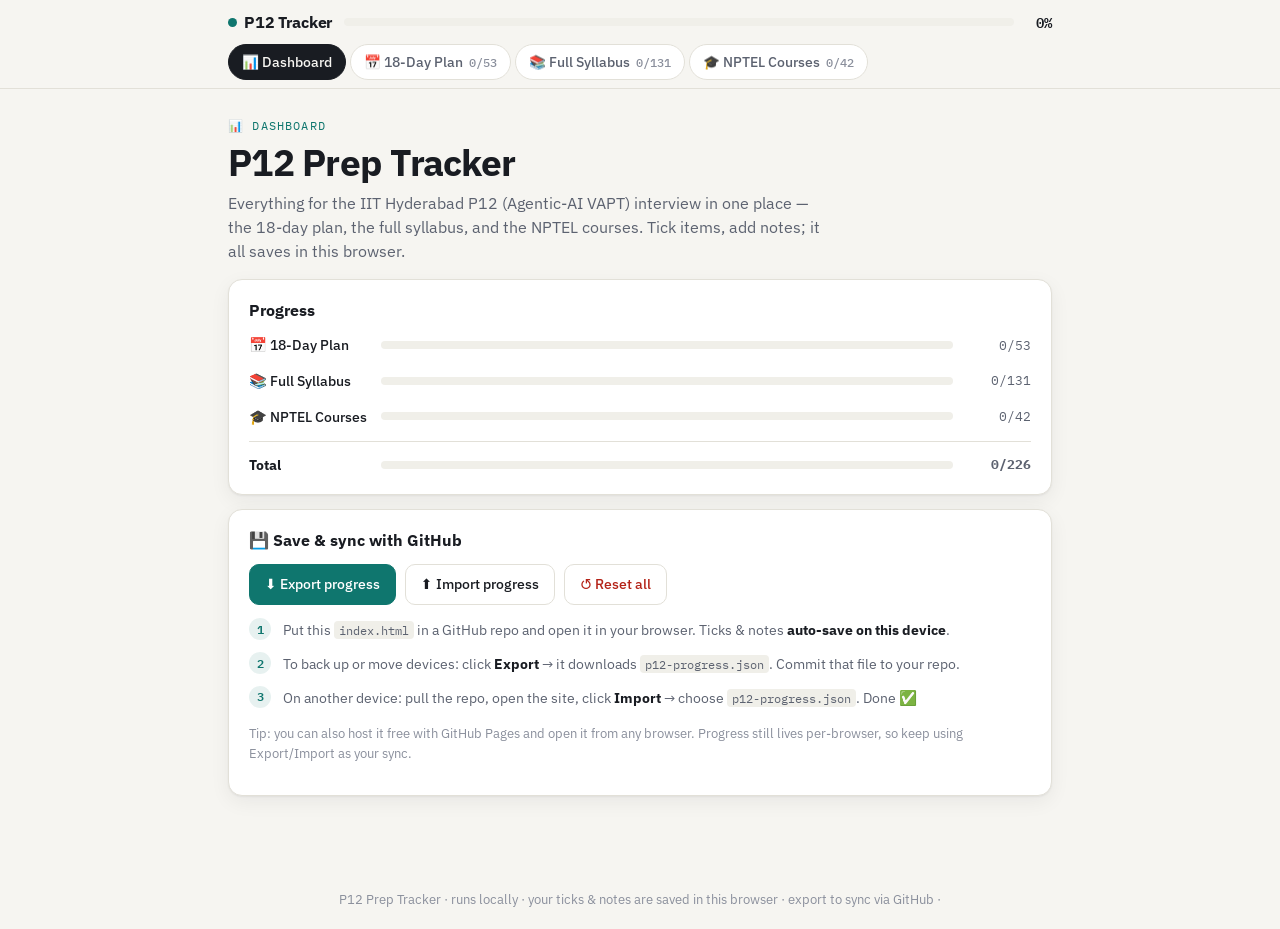
==== p12/index.html @ 206c0d19 "add phd prep" ====
<!doctype html>
<html lang="en">
<head>
<meta charset="utf-8">
<meta name="viewport" content="width=device-width, initial-scale=1">
<title>P12 Prep Tracker</title>
<link rel="preconnect" href="https://fonts.googleapis.com">
<link rel="preconnect" href="https://fonts.gstatic.com" crossorigin>
<link rel="stylesheet" href="https://fonts.googleapis.com/css2?family=IBM+Plex+Sans:ital,wght@0,400;0,500;0,600;0,700;1,400&family=IBM+Plex+Mono:wght@400;500;600&display=swap">
<style>
  :root{
    --paper:#f6f5f1; --surface:#ffffff; --surface-2:#f0efe9;
    --ink:#191c22; --muted:#5c6270; --faint:#8a8f9c; --line:#e2e0d8;
    --teal:#0f766e; --teal-soft:#0f766e1a;
    --amber:#b45309; --amber-soft:#b453091a;
    --green:#15803d; --green-soft:#15803d1a;
    --blue:#1d4ed8; --blue-soft:#1d4ed81a;
    --red:#b42318;
    --shadow:0 1px 2px rgba(20,23,28,.05),0 6px 20px rgba(20,23,28,.06);
    --radius:14px;
  }
  @media (prefers-color-scheme: dark){
    :root:not([data-theme="light"]){
      --paper:#121519; --surface:#1a1e24; --surface-2:#20252c;
      --ink:#e9ebee; --muted:#a2a9b4; --faint:#727984; --line:#2c323a;
      --teal:#2dd4bf; --teal-soft:#2dd4bf1f;
      --amber:#f0a02c; --amber-soft:#f0a02c1f;
      --green:#4ade80; --green-soft:#4ade801f;
      --blue:#60a5fa; --blue-soft:#60a5fa1f;
      --shadow:0 1px 2px rgba(0,0,0,.3),0 8px 24px rgba(0,0,0,.35);
    }
  }
  :root[data-theme="dark"]{
    --paper:#121519; --surface:#1a1e24; --surface-2:#20252c;
    --ink:#e9ebee; --muted:#a2a9b4; --faint:#727984; --line:#2c323a;
    --teal:#2dd4bf; --teal-soft:#2dd4bf1f;
    --amber:#f0a02c; --amber-soft:#f0a02c1f;
    --green:#4ade80; --green-soft:#4ade801f;
    --blue:#60a5fa; --blue-soft:#60a5fa1f;
    --shadow:0 1px 2px rgba(0,0,0,.3),0 8px 24px rgba(0,0,0,.35);
  }
  *{box-sizing:border-box}
  html{scroll-behavior:smooth}
  body{margin:0;background:var(--paper);color:var(--ink);
    font-family:"IBM Plex Sans",system-ui,-apple-system,Segoe UI,Roboto,sans-serif;
    line-height:1.5;-webkit-font-smoothing:antialiased}
  img{max-width:100%}
  [hidden]{display:none!important}
  a{color:var(--teal)}
  .mono{font-family:"IBM Plex Mono",ui-monospace,Menlo,monospace}
  .wrap{max-width:860px;margin:0 auto;padding-inline:18px}

  /* top bar */
  .topbar{position:sticky;top:0;z-index:30;background:color-mix(in srgb,var(--paper) 92%,transparent);
    backdrop-filter:blur(8px);border-bottom:1px solid var(--line)}
  .topbar .row1{display:flex;align-items:center;gap:12px;padding-block:10px}
  .brand{font-weight:700;letter-spacing:-.01em;font-size:1rem;white-space:nowrap;display:flex;align-items:center;gap:7px}
  .brand .dot{width:9px;height:9px;border-radius:99px;background:var(--teal)}
  .bar{flex:1;height:8px;background:var(--surface-2);border-radius:99px;overflow:hidden;min-width:60px}
  .bar>span{display:block;height:100%;width:0;background:linear-gradient(90deg,var(--teal),var(--green));border-radius:99px;transition:width .35s}
  #ovpct{font-size:.85rem;font-weight:600;font-family:"IBM Plex Mono",monospace;min-width:3.2ch;text-align:right}
  #saved{font-size:.68rem;color:var(--faint);white-space:nowrap;font-family:"IBM Plex Mono",monospace}

  /* tabs */
  nav.tabs{display:flex;gap:4px;overflow-x:auto;padding-bottom:8px;-ms-overflow-style:none;scrollbar-width:none}
  nav.tabs::-webkit-scrollbar{display:none}
  nav.tabs button{font:inherit;font-size:.85rem;font-weight:500;white-space:nowrap;border:1px solid var(--line);
    background:var(--surface);color:var(--muted);padding:7px 13px;border-radius:99px;cursor:pointer;display:flex;align-items:center;gap:6px}
  nav.tabs button .n{font-family:"IBM Plex Mono",monospace;font-size:.72rem;color:var(--faint)}
  nav.tabs button.active{background:var(--ink);color:var(--paper);border-color:var(--ink)}
  nav.tabs button.active .n{color:var(--paper);opacity:.7}

  main{padding-block:22px 60px}
  h1{font-size:clamp(1.6rem,4.5vw,2.3rem);line-height:1.08;margin:0 0 8px;letter-spacing:-.02em;text-wrap:balance}
  .lead{color:var(--muted);margin:0 0 4px;max-width:60ch}

  .panelhead{margin:6px 0 16px}
  .panelhead .ey{font-family:"IBM Plex Mono",monospace;font-size:.74rem;letter-spacing:.1em;text-transform:uppercase;color:var(--teal);margin:0 0 8px}

  .group{background:var(--surface);border:1px solid var(--line);border-radius:var(--radius);box-shadow:var(--shadow);padding:16px 18px;margin-bottom:14px}
  .group > .gt{font-size:1.05rem;font-weight:700;letter-spacing:-.01em;margin:0}
  .group > .gs{color:var(--muted);font-size:.88rem;margin:2px 0 10px}
  .group > .gt + .rows{margin-top:10px}

  .rows{display:flex;flex-direction:column;gap:2px}
  .row{display:flex;gap:10px;align-items:flex-start;padding:7px 6px;border-radius:9px}
  .row:hover{background:var(--surface-2)}
  .chk{flex:none;margin-top:1px}
  .chk input{appearance:none;-webkit-appearance:none;margin:0;width:19px;height:19px;border:1.8px solid var(--faint);
    border-radius:6px;display:grid;place-content:center;cursor:pointer;transition:.12s}
  .chk input:checked{background:var(--teal);border-color:var(--teal)}
  .chk input:checked::after{content:"";width:5px;height:9px;border:solid #fff;border-width:0 2.2px 2.2px 0;transform:rotate(45deg) translateY(-1px)}
  .chk input:focus-visible{outline:2px solid var(--teal);outline-offset:2px}
  .main{flex:1;min-width:0}
  .txt{font-size:.94rem;line-height:1.45}
  .row.done .txt{color:var(--faint);text-decoration:line-through}
  .row.done .txt *{color:var(--faint)!important}
  .txt .wk{font-family:"IBM Plex Mono",monospace;font-weight:600;font-size:.8rem;background:var(--surface-2);padding:1px 7px;border-radius:5px;margin-right:4px}
  .txt .st{color:var(--amber);font-weight:600}
  .txt em{font-style:normal;color:var(--muted)}
  .txt b{font-weight:600}
  .notebtn{flex:none;border:none;background:transparent;cursor:pointer;font-size:.95rem;opacity:.4;padding:2px 4px;border-radius:6px;line-height:1}
  .notebtn:hover{opacity:.9;background:var(--surface-2)}
  .notebtn.has{opacity:1}
  .notewrap{margin-top:7px}
  .notewrap textarea{width:100%;min-height:60px;resize:vertical;font:inherit;font-size:.88rem;color:var(--ink);
    background:var(--surface-2);border:1px solid var(--line);border-radius:9px;padding:9px 11px}
  .notewrap textarea:focus{outline:2px solid var(--teal);outline-offset:1px;background:var(--surface)}
  .row.hasnote{background:var(--amber-soft)}

  .gprog{font-family:"IBM Plex Mono",monospace;font-size:.74rem;color:var(--muted);float:right;background:var(--surface-2);padding:2px 8px;border-radius:6px}

  /* dashboard */
  .dashcard{background:var(--surface);border:1px solid var(--line);border-radius:var(--radius);box-shadow:var(--shadow);padding:18px 20px;margin-bottom:14px}
  .dashcard h3{margin:0 0 12px;font-size:1.02rem}
  .stat{display:flex;align-items:center;gap:12px;margin-bottom:14px}
  .stat:last-child{margin-bottom:0}
  .stat .nm{width:120px;font-size:.9rem;font-weight:500;display:flex;align-items:center;gap:7px}
  .stat .cnt{font-family:"IBM Plex Mono",monospace;font-size:.8rem;color:var(--muted);min-width:66px;text-align:right}
  .btnrow{display:flex;flex-wrap:wrap;gap:9px}
  .btn{font:inherit;font-size:.88rem;font-weight:500;border:1px solid var(--line);background:var(--surface);color:var(--ink);
    padding:9px 15px;border-radius:10px;cursor:pointer;display:inline-flex;align-items:center;gap:7px}
  .btn:hover{border-color:var(--teal)}
  .btn.primary{background:var(--teal);color:#fff;border-color:var(--teal)}
  .btn.primary:hover{filter:brightness(1.06)}
  .btn.danger{color:var(--red)}
  .steps{counter-reset:s;list-style:none;margin:8px 0 0;padding:0}
  .steps li{position:relative;padding:6px 0 6px 34px;font-size:.9rem;color:var(--muted)}
  .steps li::before{counter-increment:s;content:counter(s);position:absolute;left:0;top:5px;width:22px;height:22px;
    background:var(--teal-soft);color:var(--teal);border-radius:99px;display:grid;place-content:center;font-size:.78rem;font-weight:600;font-family:"IBM Plex Mono",monospace}
  .steps li b{color:var(--ink)}
  code{font-family:"IBM Plex Mono",monospace;font-size:.85em;background:var(--surface-2);padding:1px 5px;border-radius:4px}
  .hint{font-size:.82rem;color:var(--faint);margin-top:10px}

  footer{color:var(--faint);font-size:.8rem;text-align:center;padding:20px 0}
  @media (max-width:480px){ .stat .nm{width:96px} }
</style>
</head>
<body>

<div class="topbar">
  <div class="wrap">
    <div class="row1">
      <span class="brand"><span class="dot"></span>P12 Tracker</span>
      <div class="bar"><span id="ovfill"></span></div>
      <span id="ovpct" class="mono">0%</span>
    </div>
    <nav class="tabs" id="tabs"></nav>
  </div>
</div>

<main class="wrap" id="main"></main>

<input type="file" id="importfile" accept="application/json,.json" hidden>
<footer>P12 Prep Tracker · runs locally · your ticks &amp; notes are saved in this browser · export to sync via GitHub · <span id="saved"></span></footer>

<script>
/* ============================ DATA ============================ */
const DATA = [
 { id:"dash", label:"Dashboard", icon:"📊" },

 { id:"plan", label:"18-Day Plan", icon:"📅",
   intro:{h:"Your 18-day battle plan", p:"Four pillars, an 18-day schedule, the questions to rehearse, and the paperwork. Tick as you go."},
   groups:[
    {t:"Pillar 1 — Background subjects (OS · Networks · AI/ML)", s:"They listed these; expect direct \"explain X\" questions.", items:[
      ["pl-p1-1","<b>OS:</b> processes vs threads, scheduling, memory & virtual memory, deadlocks <span class='st'>★</span>"],
      ["pl-p1-2","<b>OS security angle:</b> user vs kernel mode, privileges, system calls, sandboxing, virtualization & containers"],
      ["pl-p1-3","<b>Networks:</b> OSI & TCP/IP, TCP vs UDP, 3-way handshake, ports, DNS, NAT <span class='st'>★</span>"],
      ["pl-p1-4","<b>Networks security:</b> HTTP/HTTPS, TLS, firewalls, common attacks (MITM, DoS, spoofing, scanning)"],
      ["pl-p1-5","<b>AI/ML basics:</b> supervised vs unsupervised, over/underfitting, train/val/test, precision/recall/F1, ROC <span class='st'>★</span>"],
      ["pl-p1-6","<b>Modern AI:</b> neural net & transformer, LLM, RAG, and what an AI agent (tool-calling + reasoning loop) is"],
    ]},
    {t:"Pillar 2 — VAPT / agentic-security domain", s:"The project's own subject.", items:[
      ["pl-p2-1","VAPT stages: recon → scanning → exploitation → post-exploitation → reporting <span class='st'>★</span>"],
      ["pl-p2-2","Vulnerability assessment (find) vs penetration testing (prove)"],
      ["pl-p2-3","Frameworks: OWASP Top 10, CVE / CVSS, MITRE ATT&CK <span class='st'>★</span>"],
      ["pl-p2-4","Tools: Nmap, Burp Suite, Metasploit, Nessus (know what they do)"],
      ["pl-p2-5","Agentic pentesting: PentestGPT, VulnBot, AutoPentester, HackingBuddyGPT <span class='st'>★</span>"],
      ["pl-p2-6","Open challenges: safe validation, hallucination, scope control, adapting to new threats"],
    ]},
    {t:"Pillar 3 — Know your advisor's research (Dr. Saurabh Kumar)", s:"\"I read your paper\" wins interviews.", items:[
      ["pl-p3-1","Read <b>GLAMP</b> — adversarially-robust malware ML (connects to your MalURLX) <span class='st'>★</span>"],
      ["pl-p3-2","Read <b>SCRUBD</b> — smart-contract vulnerability dataset (bridges your Solidity/blockchain) <span class='st'>★</span>"],
      ["pl-p3-3","Skim <b>IoT-FedMalDetect</b> — federated malware detection on IoT edge (bridges your IoT security)"],
      ["pl-p3-4","Prepare 1 thoughtful question about his direction for the project"],
    ]},
    {t:"Pillar 4 — Your own story, told sharply", s:"Explain each project in 60 seconds and defend the choices.", items:[
      ["pl-p4-1","<b>MalURLX</b> (ICCET 2026): dataset, features, model, metrics — your #1 hook <span class='st'>★</span>"],
      ["pl-p4-2","<b>Blockchain / CBDC / ZKP-PUF</b> — explain simply, link to smart-contract security"],
      ["pl-p4-3","<b>IoT security</b> project/paper — link to the IoT part of P12"],
      ["pl-p4-4","<b>Edge AI / on-device inference</b> — link to running AI agents efficiently"],
      ["pl-p4-5","One-line answer to \"Why is your background a fit for P12?\""],
    ]},
    {t:"Phase 1 · Days 1–6 · Foundations", items:[
      ["pl-d1","<span class='wk'>Day 1</span>OS core (processes/threads, scheduling, memory) + open advisor's papers"],
      ["pl-d2","<span class='wk'>Day 2</span>OS security + virtualization; write 5 OS flash Q&A"],
      ["pl-d3","<span class='wk'>Day 3</span>Networks core (OSI/TCP-IP, TCP/UDP, handshake, ports, DNS, NAT)"],
      ["pl-d4","<span class='wk'>Day 4</span>Network security (TLS, HTTPS, firewalls, MITM/DoS) + read GLAMP"],
      ["pl-d5","<span class='wk'>Day 5</span>AI/ML basics (metrics, overfitting) — link to MalURLX"],
      ["pl-d6","<span class='wk'>Day 6</span>Modern AI: LLMs & agents; self-test all Pillar-1 items"],
    ]},
    {t:"Phase 2 · Days 7–12 · Domain deep-dive", items:[
      ["pl-d7","<span class='wk'>Day 7</span>VAPT fundamentals (5 stages) + OWASP Top 10 skim"],
      ["pl-d8","<span class='wk'>Day 8</span>Frameworks (CVE/CVSS, MITRE) + tools + read SCRUBD"],
      ["pl-d9","<span class='wk'>Day 9</span>Agentic pentesting (PentestGPT + one of VulnBot/AutoPentester)"],
      ["pl-d10","<span class='wk'>Day 10</span>Skim IoT-FedMalDetect; map advisor's arc → P12; write your question"],
      ["pl-d11","<span class='wk'>Day 11</span>Draft your research idea (3–4 lines: how you'd improve agentic VAPT)"],
      ["pl-d12","<span class='wk'>Day 12</span>60-sec pitch for each of your projects + one hard-question defence each"],
    ]},
    {t:"Phase 3 · Days 13–18 · Polish & rehearse", items:[
      ["pl-d13","<span class='wk'>Day 13</span>Write answers to all the interview questions (next tab section)"],
      ["pl-d14","<span class='wk'>Day 14</span>Mock interview #1 (aloud/recorded); list 3 weakest answers"],
      ["pl-d15","<span class='wk'>Day 15</span>Re-study the 3 weak areas"],
      ["pl-d16","<span class='wk'>Day 16</span>Mock interview #2 + check documents & setup"],
      ["pl-d17","<span class='wk'>Day 17</span>Light revision only — your flash Q&A + summaries, no new topics"],
      ["pl-d18","<span class='wk'>Day 18</span>Rest, test camera/mic, sleep early 😌"],
    ]},
    {t:"Questions to rehearse", s:"Tick when your answer is written & practised.", items:[
      ["pl-q1","Why a PhD, and why this project (P12)?"],
      ["pl-q2","Why do you fit the OS / Networks / AI-ML background?"],
      ["pl-q3","Explain a project of yours end-to-end (use MalURLX)."],
      ["pl-q4","What is an AI agent, and how would one do penetration testing?"],
      ["pl-q5","Difference between vulnerability assessment and penetration testing?"],
      ["pl-q6","Biggest risk in autonomous pentesting agents?"],
      ["pl-q7","A research idea you'd want to try here?"],
      ["pl-q8","Strengths, weaknesses, 5-year plan, funding?"],
    ]},
    {t:"Documents & logistics", items:[
      ["pl-l1","1-page SOP ready (why PhD, research interests + why P12)"],
      ["pl-l2","Originals + soft copies: degree/marksheets, publications, category cert"],
      ["pl-l3","Updated resume + 1-page project summary beside you"],
      ["pl-l4","Confirm interview date/time & whether a written test applies (phd.admissions@cse.iith.ac.in)"],
      ["pl-l5","Test camera, mic, internet, quiet spot, backup network"],
      ["pl-l6","Outreach email to Dr. Saurabh Kumar sent"],
    ]},
   ]},

 { id:"syllabus", label:"Full Syllabus", icon:"📚",
   intro:{h:"Everything to study — down to the sub-topic", p:"★ = must-know (asked most). OS/Networks/AI-ML: textbook-level. VAPT: concept + why it matters."},
   groups:[
    {t:"🖥️ OS · Fundamentals", items:[
      ["sy-os-1","What an OS does; kernel vs user space <span class='st'>★</span>"],
      ["sy-os-2","User vs kernel mode (dual mode), mode switch"],
      ["sy-os-3","System calls — how a program asks the OS for a service <span class='st'>★</span>"],
      ["sy-os-4","Interrupts, traps, exceptions"],
      ["sy-os-5","Types of OS; monolithic vs microkernel"],
    ]},
    {t:"🖥️ OS · Processes & threads", items:[
      ["sy-os-6","Process vs program; PCB <span class='st'>★</span>"],
      ["sy-os-7","Process states & diagram"],
      ["sy-os-8","Context switch — what is saved/restored <span class='st'>★</span>"],
      ["sy-os-9","Process vs thread; multithreading benefits <span class='st'>★</span>"],
      ["sy-os-10","User vs kernel threads; multithreading models"],
      ["sy-os-11","IPC: pipes, shared memory, message passing, sockets"],
      ["sy-os-12","fork(), zombie & orphan processes"],
    ]},
    {t:"🖥️ OS · CPU scheduling", items:[
      ["sy-os-13","Scheduling criteria (throughput, turnaround, waiting, response) <span class='st'>★</span>"],
      ["sy-os-14","Preemptive vs non-preemptive"],
      ["sy-os-15","FCFS, SJF, SRTF, Priority, Round Robin — solve one numerically <span class='st'>★</span>"],
      ["sy-os-16","Multilevel & feedback queue; starvation & aging"],
    ]},
    {t:"🖥️ OS · Synchronization & deadlock", items:[
      ["sy-os-17","Race condition; critical section problem <span class='st'>★</span>"],
      ["sy-os-18","Mutex, semaphore (binary/counting), monitors"],
      ["sy-os-19","Producer-consumer, readers-writers, dining philosophers"],
      ["sy-os-20","Deadlock 4 conditions <span class='st'>★</span>"],
      ["sy-os-21","Deadlock prevention, avoidance (Banker's), detection, recovery"],
    ]},
    {t:"🖥️ OS · Memory management", items:[
      ["sy-os-22","Logical vs physical address; MMU"],
      ["sy-os-23","Contiguous allocation; internal vs external fragmentation"],
      ["sy-os-24","Paging & page table; TLB <span class='st'>★</span>"],
      ["sy-os-25","Segmentation"],
      ["sy-os-26","Virtual memory; demand paging; page fault <span class='st'>★</span>"],
      ["sy-os-27","Page replacement: FIFO, LRU, Optimal; Belady's anomaly"],
      ["sy-os-28","Thrashing; working set"],
    ]},
    {t:"🖥️ OS · File systems & I/O", items:[
      ["sy-os-29","File concept, directory, inode"],
      ["sy-os-30","Allocation methods (contiguous, linked, indexed); journaling"],
      ["sy-os-31","Disk scheduling (FCFS, SSTF, SCAN, C-SCAN) — basics"],
    ]},
    {t:"🖥️ OS · Security (most relevant to P12)", items:[
      ["sy-os-32","Protection rings / privilege levels <span class='st'>★</span>"],
      ["sy-os-33","Access control: DAC, MAC, RBAC"],
      ["sy-os-34","Unix file permissions (rwx, chmod, setuid/setgid)"],
      ["sy-os-35","Privilege escalation (concept)"],
      ["sy-os-36","Memory protections: ASLR, DEP/NX, stack canaries"],
      ["sy-os-37","Virtualization: hypervisor type 1 vs 2 <span class='st'>★</span>"],
      ["sy-os-38","Containers vs VMs; namespaces & cgroups"],
      ["sy-os-39","Sandboxing; Linux security commands (ps, ss, lsof)"],
    ]},
    {t:"🌐 Networks · Models & basics", items:[
      ["sy-net-1","OSI 7 layers — role of each <span class='st'>★</span>"],
      ["sy-net-2","TCP/IP model; mapping to OSI <span class='st'>★</span>"],
      ["sy-net-3","Encapsulation; PDUs (frame, packet, segment)"],
      ["sy-net-4","Devices: hub, switch, router, gateway"],
    ]},
    {t:"🌐 Networks · Data-link & network layer", items:[
      ["sy-net-5","MAC address; Ethernet; switching"],
      ["sy-net-6","ARP — maps IP to MAC <span class='st'>★</span>"],
      ["sy-net-7","Error detection (parity, CRC, checksum); VLAN"],
      ["sy-net-8","IPv4 addressing, classes, private vs public <span class='st'>★</span>"],
      ["sy-net-9","Subnetting & CIDR — solve one example"],
      ["sy-net-10","IPv6 basics; why it exists"],
      ["sy-net-11","Routing (static vs dynamic; distance-vector vs link-state)"],
      ["sy-net-12","ICMP (ping, traceroute); NAT <span class='st'>★</span>"],
    ]},
    {t:"🌐 Networks · Transport & application", items:[
      ["sy-net-13","TCP vs UDP — when each is used <span class='st'>★</span>"],
      ["sy-net-14","TCP 3-way handshake; 4-way teardown <span class='st'>★</span>"],
      ["sy-net-15","Flow control (sliding window); congestion control (slow start)"],
      ["sy-net-16","Ports & sockets; well-known ports (80,443,22,53,21,25)"],
      ["sy-net-17","DNS — how resolution works <span class='st'>★</span>"],
      ["sy-net-18","HTTP/HTTPS; methods, status codes <span class='st'>★</span>"],
      ["sy-net-19","DHCP, FTP, SMTP, SSH, Telnet"],
    ]},
    {t:"🌐 Networks · Security & wireless/IoT", items:[
      ["sy-net-20","TLS/SSL handshake; certificates & PKI <span class='st'>★</span>"],
      ["sy-net-21","Symmetric vs asymmetric crypto; hashing"],
      ["sy-net-22","Firewalls (stateful/stateless); proxy; IDS vs IPS; VPN"],
      ["sy-net-23","Sniffing, MITM, ARP/DNS spoofing"],
      ["sy-net-24","DoS/DDoS; SYN flood; session hijacking <span class='st'>★</span>"],
      ["sy-net-25","Port scanning; WiFi (WPA2/3)"],
      ["sy-net-26","IoT protocols: MQTT, CoAP; IoT attack surface"],
    ]},
    {t:"🤖 AI/ML · Fundamentals & data", items:[
      ["sy-ml-1","What is ML; AI vs ML vs DL <span class='st'>★</span>"],
      ["sy-ml-2","Supervised vs unsupervised vs reinforcement <span class='st'>★</span>"],
      ["sy-ml-3","Features, labels; classification vs regression"],
      ["sy-ml-4","Train/val/test split; cross-validation <span class='st'>★</span>"],
      ["sy-ml-5","Cleaning, missing values, outliers"],
      ["sy-ml-6","Normalization vs standardization; encoding"],
      ["sy-ml-7","Feature engineering & selection"],
      ["sy-ml-8","Class imbalance (SMOTE, class weights)"],
    ]},
    {t:"🤖 AI/ML · Algorithms & evaluation", items:[
      ["sy-ml-9","Linear & logistic regression <span class='st'>★</span>"],
      ["sy-ml-10","Decision tree; random forest <span class='st'>★</span>"],
      ["sy-ml-11","SVM; KNN; Naive Bayes"],
      ["sy-ml-12","Gradient boosting / XGBoost"],
      ["sy-ml-13","k-means; hierarchical clustering; PCA"],
      ["sy-ml-14","Confusion matrix; TP/FP/TN/FN <span class='st'>★</span>"],
      ["sy-ml-15","Accuracy, precision, recall, F1 — when accuracy misleads <span class='st'>★</span>"],
      ["sy-ml-16","ROC-AUC, PR curve"],
      ["sy-ml-17","Overfitting vs underfitting; bias-variance <span class='st'>★</span>"],
      ["sy-ml-18","Regularization (L1/L2); hyperparameter tuning"],
    ]},
    {t:"🤖 AI/ML · Deep learning, NLP & LLMs", items:[
      ["sy-ml-19","Perceptron & neural net; activation functions <span class='st'>★</span>"],
      ["sy-ml-20","Forward pass, backprop, gradient descent (SGD, Adam)"],
      ["sy-ml-21","Loss functions; epochs, batch size, learning rate"],
      ["sy-ml-22","CNN, RNN/LSTM (basics); embeddings"],
      ["sy-ml-23","Tokenization; word embeddings (Word2Vec idea)"],
      ["sy-ml-24","Attention; transformer architecture <span class='st'>★</span>"],
      ["sy-ml-25","What an LLM is; pretraining vs fine-tuning <span class='st'>★</span>"],
      ["sy-ml-26","Prompting, in-context learning; hallucination"],
      ["sy-ml-27","RAG; embeddings + vector database <span class='st'>★</span>"],
    ]},
    {t:"🤖 AI/ML · Agents & ML-for-security (heart of P12)", items:[
      ["sy-ml-28","What an AI agent is (perceive → reason → act) <span class='st'>★</span>"],
      ["sy-ml-29","ReAct pattern; the agent loop <span class='st'>★</span>"],
      ["sy-ml-30","Tool / function calling <span class='st'>★</span>"],
      ["sy-ml-31","Planning & memory; multi-agent systems"],
      ["sy-ml-32","Agent frameworks (LangGraph / LangChain — you know these)"],
      ["sy-ml-33","Malware / anomaly / intrusion detection with ML"],
      ["sy-ml-34","Feature extraction from URLs/files (your MalURLX)"],
      ["sy-ml-35","Adversarial ML: evasion, poisoning, adversarial examples <span class='st'>★</span>"],
      ["sy-ml-36","Model robustness (ties to advisor's GLAMP)"],
    ]},
    {t:"🔐 VAPT · Fundamentals & crypto", items:[
      ["sy-vp-1","CIA triad <span class='st'>★</span>"],
      ["sy-vp-2","Threat vs vulnerability vs risk vs exploit <span class='st'>★</span>"],
      ["sy-vp-3","Attack surface; threat modeling"],
      ["sy-vp-4","Authentication vs authorization; AAA"],
      ["sy-vp-5","Symmetric vs asymmetric; hashing; digital signatures"],
      ["sy-vp-6","PKI, certificates"],
    ]},
    {t:"🔐 VAPT · Lifecycle, recon & web", items:[
      ["sy-vp-7","Vulnerability assessment vs penetration testing <span class='st'>★</span>"],
      ["sy-vp-8","Recon (passive vs active) <span class='st'>★</span>"],
      ["sy-vp-9","Scanning & enumeration <span class='st'>★</span>"],
      ["sy-vp-10","Vulnerability analysis"],
      ["sy-vp-11","Exploitation (gaining access) <span class='st'>★</span>"],
      ["sy-vp-12","Post-exploitation (priv-esc, lateral movement, persistence)"],
      ["sy-vp-13","Reporting & remediation"],
      ["sy-vp-14","OSINT, WHOIS, DNS enum, footprinting"],
      ["sy-vp-15","Port scanning types; service/OS fingerprinting"],
      ["sy-vp-16","OWASP Top 10 — know the list <span class='st'>★</span>"],
      ["sy-vp-17","SQL injection; XSS; CSRF <span class='st'>★</span>"],
      ["sy-vp-18","Broken auth, IDOR, SSRF, misconfiguration"],
    ]},
    {t:"🔐 VAPT · Frameworks, tools & agentic", items:[
      ["sy-vp-19","CVE & CVSS scoring <span class='st'>★</span>"],
      ["sy-vp-20","CWE; MITRE ATT&CK <span class='st'>★</span>"],
      ["sy-vp-21","Cyber kill chain; PTES"],
      ["sy-vp-22","Nmap <span class='st'>★</span>; Burp; sqlmap; Nikto"],
      ["sy-vp-23","Metasploit; Nessus/OpenVAS <span class='st'>★</span>"],
      ["sy-vp-24","Wireshark; Hydra"],
      ["sy-vp-25","Cloud attack surface & misconfigurations"],
      ["sy-vp-26","IoT firmware, protocol & device attacks"],
      ["sy-vp-27","Agentic VAPT: LLM agent drives the stages <span class='st'>★</span>"],
      ["sy-vp-28","Know: PentestGPT, VulnBot, AutoPentester, HackingBuddyGPT <span class='st'>★</span>"],
      ["sy-vp-29","Single-agent vs multi-agent pentesting"],
      ["sy-vp-30","Open challenges: safe validation, hallucination, scope, ethics <span class='st'>★</span>"],
    ]},
   ]},

 { id:"courses", label:"NPTEL Courses", icon:"🎓",
   intro:{h:"NPTEL (CSE · Video) — exact weeks to watch", p:"★ = highest priority. All lectures free on each course page. Only the listed weeks are needed."},
   groups:[
    {t:"🖥️ OS — Introduction to Operating Systems", s:"Chester Rebeiro · IIT Madras · 8 weeks · <a href='https://nptel.ac.in/courses/106106144' target='_blank' rel='noopener'>course link ↗</a>", items:[
      ["co-os-1","<span class='wk'>W1</span>Introduction — OS role, programs → processes, sharing CPU <span class='st'>★</span>"],
      ["co-os-2","<span class='wk'>W3</span>Processes — create/execute/exit, system calls <span class='st'>★</span>"],
      ["co-os-3","<span class='wk'>W4</span>Interrupts — handling, system calls, context switching <span class='st'>★</span>"],
      ["co-os-4","<span class='wk'>W5</span>Scheduling — CPU, priority, multiprocessor, Linux CFS <span class='st'>★</span>"],
      ["co-os-5","<span class='wk'>W6</span>Synchronization — IPC, critical section, mutex, semaphores <span class='st'>★</span>"],
      ["co-os-6","<span class='wk'>W7</span>Deadlocks & Threads <span class='st'>★</span>"],
      ["co-os-7","<span class='wk'>W2</span>Memory Management — virtual memory, MMU, segmentation"],
      ["co-os-8","<span class='wk'>W8</span>Security — OS security, buffer overflows (also VAPT!) <span class='st'>★</span>"],
    ]},
    {t:"🌐 Networks — Computer Networks and Internet Protocol", s:"Chakraborty & Ghosh · IIT KGP · <a href='https://nptel.ac.in/courses/106105183' target='_blank' rel='noopener'>course link ↗</a>", items:[
      ["co-net-1","<span class='wk'>L1–5</span>Intro, switching, protocol stack & layers, app layer <span class='st'>★</span>"],
      ["co-net-2","<span class='wk'>L6–10</span>DNS, Web, HTTP, mail, FTP <span class='st'>★</span>"],
      ["co-net-3","<span class='wk'>L11–15</span>Transport — services, connection, reliability, sliding window"],
      ["co-net-4","<span class='wk'>L19–25</span>TCP, UDP, sockets (flow & congestion control) <span class='st'>★</span>"],
      ["co-net-5","<span class='wk'>L26–30</span>Network layer — IPv4, CIDR, NAT, IPv6 <span class='st'>★</span>"],
      ["co-net-6","<span class='wk'>L36–38</span>IP routing — routing table, intra/inter-domain"],
      ["co-net-7","<span class='wk'>L46–50</span>Data link — Ethernet, flow & error control"],
      ["co-net-8","<span class='wk'>L51–54</span>ARP, DHCP, Wireless LANs"],
      ["co-net-9","<span class='wk'>L58–60</span>Network Security — overview, TCP/IP security <span class='st'>★</span>"],
    ]},
    {t:"🤖 AI/ML — Introduction to Machine Learning", s:"Balaraman Ravindran · IIT Madras · 12 weeks · <a href='https://nptel.ac.in/courses/106106139' target='_blank' rel='noopener'>course link ↗</a>", items:[
      ["co-ml-1","<span class='wk'>W1</span>Intro — supervised/unsupervised/RL, bias–variance <span class='st'>★</span>"],
      ["co-ml-2","<span class='wk'>W2</span>Linear regression (first 2 lectures)"],
      ["co-ml-3","<span class='wk'>W3</span>Linear classification, logistic regression, LDA <span class='st'>★</span>"],
      ["co-ml-4","<span class='wk'>W4</span>Perceptron, SVM & kernels <span class='st'>★</span>"],
      ["co-ml-5","<span class='wk'>W5</span>ANN + Backpropagation (your DL basics) <span class='st'>★</span>"],
      ["co-ml-6","<span class='wk'>W6</span>Decision trees"],
      ["co-ml-7","<span class='wk'>W7</span>Evaluation — cross-validation, ROC, ensemble <span class='st'>★</span>"],
      ["co-ml-8","<span class='wk'>W8</span>Gradient boosting, random forests, Naive Bayes"],
      ["co-ml-9","<span class='wk'>W10</span>Clustering — k-means, hierarchical, density"],
    ]},
    {t:"🤖 Optional AI add-ons", s:"Only if you want more depth than ML-W5.", items:[
      ["co-dl-1","<span class='wk'>DL</span>NN/backprop (W4–5), CNN (W7–8), optimizers (W9) — <a href='https://nptel.ac.in/courses/106105215' target='_blank' rel='noopener'>Deep Learning, P.K. Biswas, IIT KGP ↗</a>"],
      ["co-dl-2","<span class='wk'>NLP</span>Word embeddings, distributional semantics (W7, L31–35) — <a href='https://nptel.ac.in/courses/106105158' target='_blank' rel='noopener'>NLP, Pawan Goyal, IIT KGP ↗</a>"],
    ]},
    {t:"🔐 VAPT — Ethical Hacking (priority course)", s:"Indranil Sengupta · IIT KGP · 12 weeks · covers VAPT + crypto + a PUF lecture · <a href='https://nptel.ac.in/courses/106105217' target='_blank' rel='noopener'>course link ↗</a>", items:[
      ["co-vp-1","<span class='wk'>W1</span>Intro to ethical hacking + networking/TCP-IP recap"],
      ["co-vp-2","<span class='wk'>W4</span>Info gathering (recon), port scanning with NMAP <span class='st'>★</span>"],
      ["co-vp-3","<span class='wk'>W5</span>Vuln scanning, system hacking, malware/trojans <span class='st'>★</span>"],
      ["co-vp-4","<span class='wk'>W6</span>Cryptography — private-key & public-key <span class='st'>★</span>"],
      ["co-vp-5","<span class='wk'>W7</span>Hash functions, digital signature & certificates (PKI)"],
      ["co-vp-6","<span class='wk'>W8</span>Network-based attacks, DNS & email security"],
      ["co-vp-7","<span class='wk'>W9</span>Packet sniffing, social engineering, DoS"],
      ["co-vp-8","<span class='wk'>W10</span>Hardware security, side-channel, PUF, hardware trojan (your hook!) <span class='st'>★</span>"],
      ["co-vp-9","<span class='wk'>W11</span>Web app security — SQLi, SQLMAP, XSS, file upload (OWASP) <span class='st'>★</span>"],
      ["co-vp-10","<span class='wk'>W12</span>NMAP relook, Wireshark, summary"],
    ]},
    {t:"⚠️ Not on NPTEL — study from Syllabus tab + your own work", items:[
      ["co-gap-1","Transformers, attention, LLMs, RAG (no good NPTEL video)"],
      ["co-gap-2","AI agents (ReAct, tool-calling, multi-agent) — your LangGraph strength 💪"],
      ["co-gap-3","OWASP Top 10 list, CVE/CVSS, MITRE ATT&CK by name"],
      ["co-gap-4","Agentic VAPT tools: PentestGPT, VulnBot, AutoPentester"],
    ]},
   ]},
];

/* ============================ STATE ============================ */
const LS_KEY="p12tracker_v1";
let state={checks:{},notes:{},updated:null};
try{ const raw=localStorage.getItem(LS_KEY); if(raw) state=Object.assign(state,JSON.parse(raw)); }catch(e){}

let saveTimer=null;
function save(){
  state.updated=new Date().toISOString();
  try{ localStorage.setItem(LS_KEY,JSON.stringify(state)); }catch(e){}
  const el=document.getElementById('saved');
  if(el) el.textContent="saved "+new Date().toLocaleTimeString([], {hour:'2-digit',minute:'2-digit'});
}
function saveSoon(){ clearTimeout(saveTimer); saveTimer=setTimeout(save,400); }

/* collect all item ids for progress */
const SECTIONS=DATA.filter(s=>s.groups);
function itemsOf(sec){ let a=[]; sec.groups.forEach(g=>g.items.forEach(it=>a.push(it[0]))); return a; }
const ALL_IDS=[]; SECTIONS.forEach(s=>itemsOf(s).forEach(id=>ALL_IDS.push(id)));

/* ============================ RENDER ============================ */
const tabsEl=document.getElementById('tabs');
const mainEl=document.getElementById('main');
let active="dash";

function esc(){}
function buildTabs(){
  tabsEl.innerHTML="";
  DATA.forEach(sec=>{
    const b=document.createElement('button');
    b.dataset.tab=sec.id;
    const done = sec.groups ? itemsOf(sec).filter(id=>state.checks[id]).length : null;
    const tot = sec.groups ? itemsOf(sec).length : null;
    b.innerHTML = sec.icon+" "+sec.label + (sec.groups?(" <span class='n'>"+done+"/"+tot+"</span>"):"");
    if(sec.id===active) b.classList.add('active');
    b.onclick=()=>{ active=sec.id; render(); window.scrollTo(0,0); };
    tabsEl.appendChild(b);
  });
}

function renderRow(it){
  const [id,html]=it;
  const checked=!!state.checks[id];
  const note=state.notes[id]||"";
  const row=document.createElement('div');
  row.className="row"+(checked?" done":"")+(note?" hasnote":"");
  row.innerHTML =
    "<label class='chk'><input type='checkbox' "+(checked?"checked":"")+"></label>"+
    "<div class='main'><div class='txt'>"+html+"</div>"+
      "<div class='notewrap' "+(note?"":"hidden")+"><textarea placeholder='Your notes… (saved automatically)'>"+
      note.replace(/</g,"&lt;")+"</textarea></div></div>"+
    "<button class='notebtn"+(note?" has":"")+"' title='Add / show note'>📝</button>";
  const cb=row.querySelector('input');
  const btn=row.querySelector('.notebtn');
  const nw=row.querySelector('.notewrap');
  const ta=row.querySelector('textarea');
  cb.addEventListener('change',()=>{
    if(cb.checked) state.checks[id]=1; else delete state.checks[id];
    row.classList.toggle('done',cb.checked);
    saveSoon(); refreshProgress();
  });
  btn.addEventListener('click',()=>{ nw.hidden=!nw.hidden; if(!nw.hidden) ta.focus(); });
  ta.addEventListener('input',()=>{
    const v=ta.value;
    if(v.trim()) state.notes[id]=v; else delete state.notes[id];
    btn.classList.toggle('has',!!v.trim());
    row.classList.toggle('hasnote',!!v.trim());
    saveSoon();
  });
  return row;
}

function renderSection(sec){
  const frag=document.createDocumentFragment();
  const head=document.createElement('div');
  head.className="panelhead";
  head.innerHTML="<p class='ey'>"+sec.icon+" "+sec.label+"</p><h1>"+sec.intro.h+"</h1><p class='lead'>"+sec.intro.p+"</p>";
  frag.appendChild(head);
  sec.groups.forEach(g=>{
    const done=g.items.filter(it=>state.checks[it[0]]).length;
    const card=document.createElement('div');
    card.className="group";
    let h="<div class='gt'><span class='gprog'>"+done+"/"+g.items.length+"</span>"+g.t+"</div>";
    if(g.s) h+="<div class='gs'>"+g.s+"</div>";
    card.innerHTML=h;
    const rows=document.createElement('div');
    rows.className="rows";
    g.items.forEach(it=>rows.appendChild(renderRow(it)));
    card.appendChild(rows);
    frag.appendChild(card);
  });
  return frag;
}

function renderDash(){
  const frag=document.createDocumentFragment();
  const head=document.createElement('div');
  head.className="panelhead";
  head.innerHTML="<p class='ey'>📊 Dashboard</p><h1>P12 Prep Tracker</h1>"+
    "<p class='lead'>Everything for the IIT Hyderabad P12 (Agentic-AI VAPT) interview in one place — the 18-day plan, the full syllabus, and the NPTEL courses. Tick items, add notes; it all saves in this browser.</p>";
  frag.appendChild(head);

  // progress card
  const c1=document.createElement('div'); c1.className="dashcard";
  let inner="<h3>Progress</h3>";
  SECTIONS.forEach(s=>{
    const ids=itemsOf(s); const done=ids.filter(id=>state.checks[id]).length;
    const p=ids.length?Math.round(done*100/ids.length):0;
    inner+="<div class='stat'><div class='nm'>"+s.icon+" "+s.label+"</div>"+
      "<div class='bar'><span style='width:"+p+"%'></span></div>"+
      "<div class='cnt'>"+done+"/"+ids.length+"</div></div>";
  });
  const totDone=ALL_IDS.filter(id=>state.checks[id]).length;
  const totP=ALL_IDS.length?Math.round(totDone*100/ALL_IDS.length):0;
  inner+="<div class='stat' style='margin-top:6px;padding-top:12px;border-top:1px solid var(--line)'>"+
    "<div class='nm'><b>Total</b></div><div class='bar'><span style='width:"+totP+"%'></span></div>"+
    "<div class='cnt'><b>"+totDone+"/"+ALL_IDS.length+"</b></div></div>";
  c1.innerHTML=inner;
  frag.appendChild(c1);

  // sync card
  const c2=document.createElement('div'); c2.className="dashcard";
  c2.innerHTML="<h3>💾 Save &amp; sync with GitHub</h3>"+
    "<div class='btnrow'>"+
      "<button class='btn primary' id='btnExport'>⬇️ Export progress</button>"+
      "<button class='btn' id='btnImport'>⬆️ Import progress</button>"+
      "<button class='btn danger' id='btnReset'>↺ Reset all</button>"+
    "</div>"+
    "<ol class='steps'>"+
      "<li>Put this <code>index.html</code> in a GitHub repo and open it in your browser. Ticks &amp; notes <b>auto-save on this device</b>.</li>"+
      "<li>To back up or move devices: click <b>Export</b> → it downloads <code>p12-progress.json</code>. Commit that file to your repo.</li>"+
      "<li>On another device: pull the repo, open the site, click <b>Import</b> → choose <code>p12-progress.json</code>. Done ✅</li>"+
    "</ol>"+
    "<p class='hint'>Tip: you can also host it free with GitHub Pages and open it from any browser. Progress still lives per-browser, so keep using Export/Import as your sync.</p>";
  frag.appendChild(c2);
  return frag;
}

function render(){
  buildTabs();
  mainEl.innerHTML="";
  if(active==="dash"){ mainEl.appendChild(renderDash()); wireDash(); }
  else{ const sec=DATA.find(s=>s.id===active); mainEl.appendChild(renderSection(sec)); }
  refreshProgress();
}

function refreshProgress(){
  const done=ALL_IDS.filter(id=>state.checks[id]).length;
  const p=ALL_IDS.length?Math.round(done*100/ALL_IDS.length):0;
  document.getElementById('ovfill').style.width=p+"%";
  document.getElementById('ovpct').textContent=p+"%";
  // update tab counts
  document.querySelectorAll('nav.tabs button').forEach(b=>{
    const sec=DATA.find(s=>s.id===b.dataset.tab);
    if(sec&&sec.groups){ const ids=itemsOf(sec); const d=ids.filter(id=>state.checks[id]).length;
      const n=b.querySelector('.n'); if(n) n.textContent=d+"/"+ids.length; }
  });
}

/* ============================ SYNC ============================ */
function wireDash(){
  document.getElementById('btnExport').onclick=exportJSON;
  document.getElementById('btnImport').onclick=()=>document.getElementById('importfile').click();
  document.getElementById('btnReset').onclick=()=>{
    if(!confirm("Reset ALL ticks and notes on this device? (Export first if you want a backup.)")) return;
    state={checks:{},notes:{},updated:null}; save(); render();
  };
}
function exportJSON(){
  const payload={app:"p12-tracker",version:1,exportedAt:new Date().toISOString(),
    checks:state.checks,notes:state.notes};
  const blob=new Blob([JSON.stringify(payload,null,2)],{type:"application/json"});
  const url=URL.createObjectURL(blob);
  const a=document.createElement('a'); a.href=url; a.download="p12-progress.json";
  document.body.appendChild(a); a.click(); a.remove();
  setTimeout(()=>URL.revokeObjectURL(url),1500);
}
document.getElementById('importfile').addEventListener('change',function(e){
  const f=e.target.files[0]; if(!f) return;
  const r=new FileReader();
  r.onload=function(){
    try{
      const d=JSON.parse(r.result);
      if(!d||typeof d!=="object"||!("checks" in d)) throw new Error("bad file");
      if(!confirm("Load progress from this file? It replaces your current ticks & notes on this device.")) return;
      state.checks=d.checks||{}; state.notes=d.notes||{};
      save(); active="dash"; render();
      alert("Imported ✅  "+Object.keys(state.checks).length+" items ticked, "+Object.keys(state.notes).length+" notes.");
    }catch(err){ alert("Couldn't read that file — make sure it's a p12-progress.json exported from here."); }
    e.target.value="";
  };
  r.readAsText(f);
});

render();
if(state.updated){ const el=document.getElementById('saved'); if(el) el.textContent="last saved "+new Date(state.updated).toLocaleString(); }
</script>
</body>
</html>
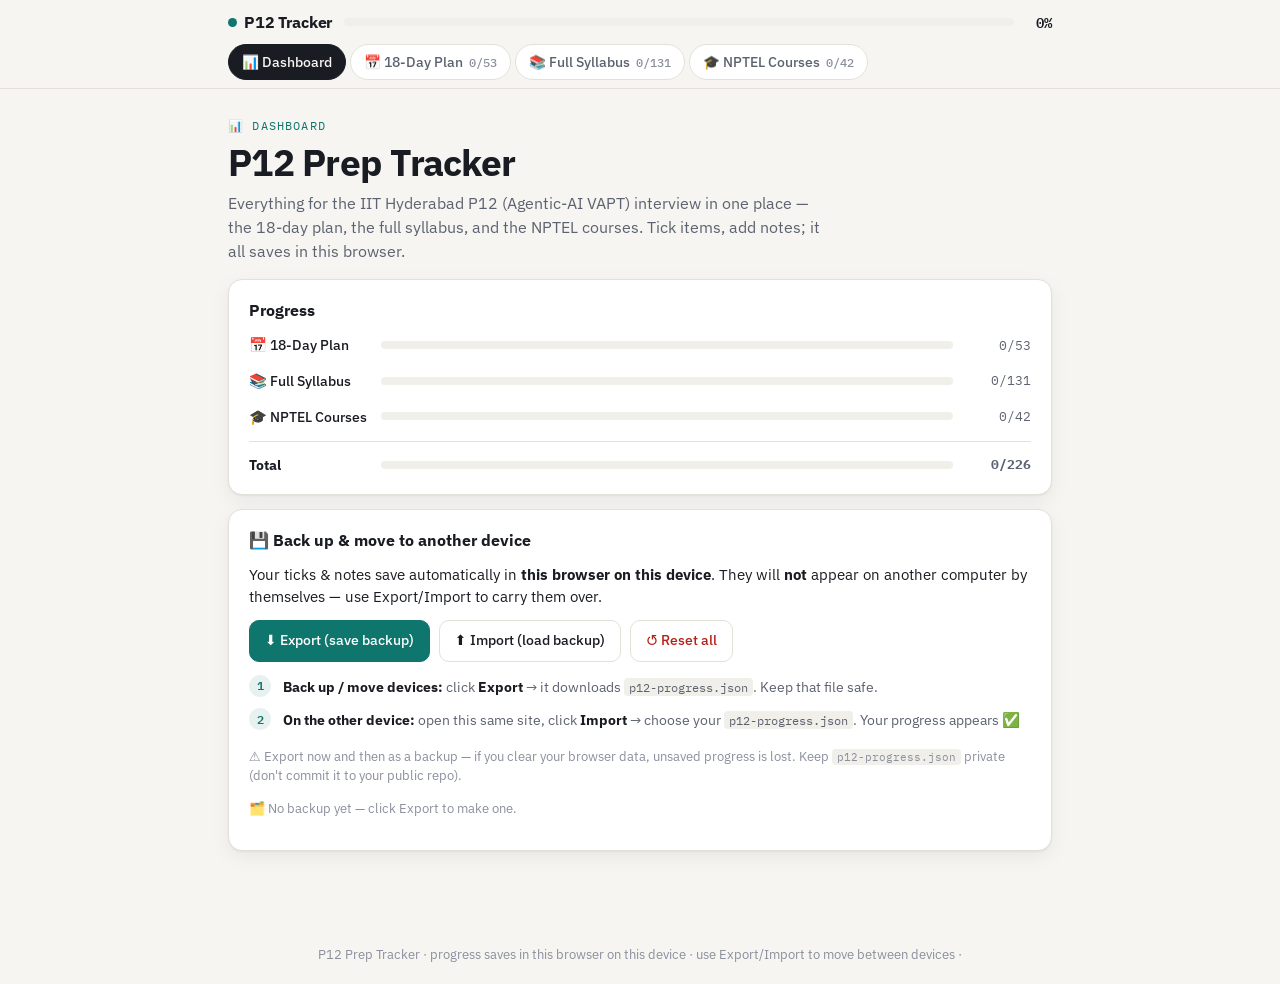
==== commit bbecade5: "Update index.html" ====
--- a/p12/index.html
+++ b/p12/index.html
@@ -152,7 +152,7 @@
 <main class="wrap" id="main"></main>
 
 <input type="file" id="importfile" accept="application/json,.json" hidden>
-<footer>P12 Prep Tracker · runs locally · your ticks &amp; notes are saved in this browser · export to sync via GitHub · <span id="saved"></span></footer>
+<footer>P12 Prep Tracker · progress saves in this browser on this device · use Export/Import to move between devices · <span id="saved"></span></footer>
 
 <script>
 /* ============================ DATA ============================ */
@@ -588,18 +588,20 @@
 
   // sync card
   const c2=document.createElement('div'); c2.className="dashcard";
-  c2.innerHTML="<h3>💾 Save &amp; sync with GitHub</h3>"+
+  const exp = state.exportedAt ? ("🗂️ Last backup: "+new Date(state.exportedAt).toLocaleString()) : "🗂️ No backup yet — click Export to make one.";
+  c2.innerHTML="<h3>💾 Back up &amp; move to another device</h3>"+
+    "<p style='margin:0 0 12px;font-size:.92rem'>Your ticks &amp; notes save automatically in <b>this browser on this device</b>. They will <b>not</b> appear on another computer by themselves — use Export/Import to carry them over.</p>"+
     "<div class='btnrow'>"+
-      "<button class='btn primary' id='btnExport'>⬇️ Export progress</button>"+
-      "<button class='btn' id='btnImport'>⬆️ Import progress</button>"+
+      "<button class='btn primary' id='btnExport'>⬇️ Export (save backup)</button>"+
+      "<button class='btn' id='btnImport'>⬆️ Import (load backup)</button>"+
       "<button class='btn danger' id='btnReset'>↺ Reset all</button>"+
     "</div>"+
     "<ol class='steps'>"+
-      "<li>Put this <code>index.html</code> in a GitHub repo and open it in your browser. Ticks &amp; notes <b>auto-save on this device</b>.</li>"+
-      "<li>To back up or move devices: click <b>Export</b> → it downloads <code>p12-progress.json</code>. Commit that file to your repo.</li>"+
-      "<li>On another device: pull the repo, open the site, click <b>Import</b> → choose <code>p12-progress.json</code>. Done ✅</li>"+
+      "<li><b>Back up / move devices:</b> click <b>Export</b> → it downloads <code>p12-progress.json</code>. Keep that file safe.</li>"+
+      "<li><b>On the other device:</b> open this same site, click <b>Import</b> → choose your <code>p12-progress.json</code>. Your progress appears ✅</li>"+
     "</ol>"+
-    "<p class='hint'>Tip: you can also host it free with GitHub Pages and open it from any browser. Progress still lives per-browser, so keep using Export/Import as your sync.</p>";
+    "<p class='hint'>⚠️ Export now and then as a backup — if you clear your browser data, unsaved progress is lost. Keep <code>p12-progress.json</code> private (don't commit it to your public repo).</p>"+
+    "<p class='hint' style='margin-top:4px'>"+exp+"</p>";
   frag.appendChild(c2);
   return frag;
 }
@@ -635,13 +637,15 @@
   };
 }
 function exportJSON(){
-  const payload={app:"p12-tracker",version:1,exportedAt:new Date().toISOString(),
+  const now=new Date().toISOString();
+  const payload={app:"p12-tracker",version:1,exportedAt:now,
     checks:state.checks,notes:state.notes};
   const blob=new Blob([JSON.stringify(payload,null,2)],{type:"application/json"});
   const url=URL.createObjectURL(blob);
   const a=document.createElement('a'); a.href=url; a.download="p12-progress.json";
   document.body.appendChild(a); a.click(); a.remove();
   setTimeout(()=>URL.revokeObjectURL(url),1500);
+  state.exportedAt=now; save(); if(active==="dash") render();
 }
 document.getElementById('importfile').addEventListener('change',function(e){
   const f=e.target.files[0]; if(!f) return;
@@ -652,6 +656,7 @@
       if(!d||typeof d!=="object"||!("checks" in d)) throw new Error("bad file");
       if(!confirm("Load progress from this file? It replaces your current ticks & notes on this device.")) return;
       state.checks=d.checks||{}; state.notes=d.notes||{};
+      if(d.exportedAt) state.exportedAt=d.exportedAt;
       save(); active="dash"; render();
       alert("Imported ✅  "+Object.keys(state.checks).length+" items ticked, "+Object.keys(state.notes).length+" notes.");
     }catch(err){ alert("Couldn't read that file — make sure it's a p12-progress.json exported from here."); }
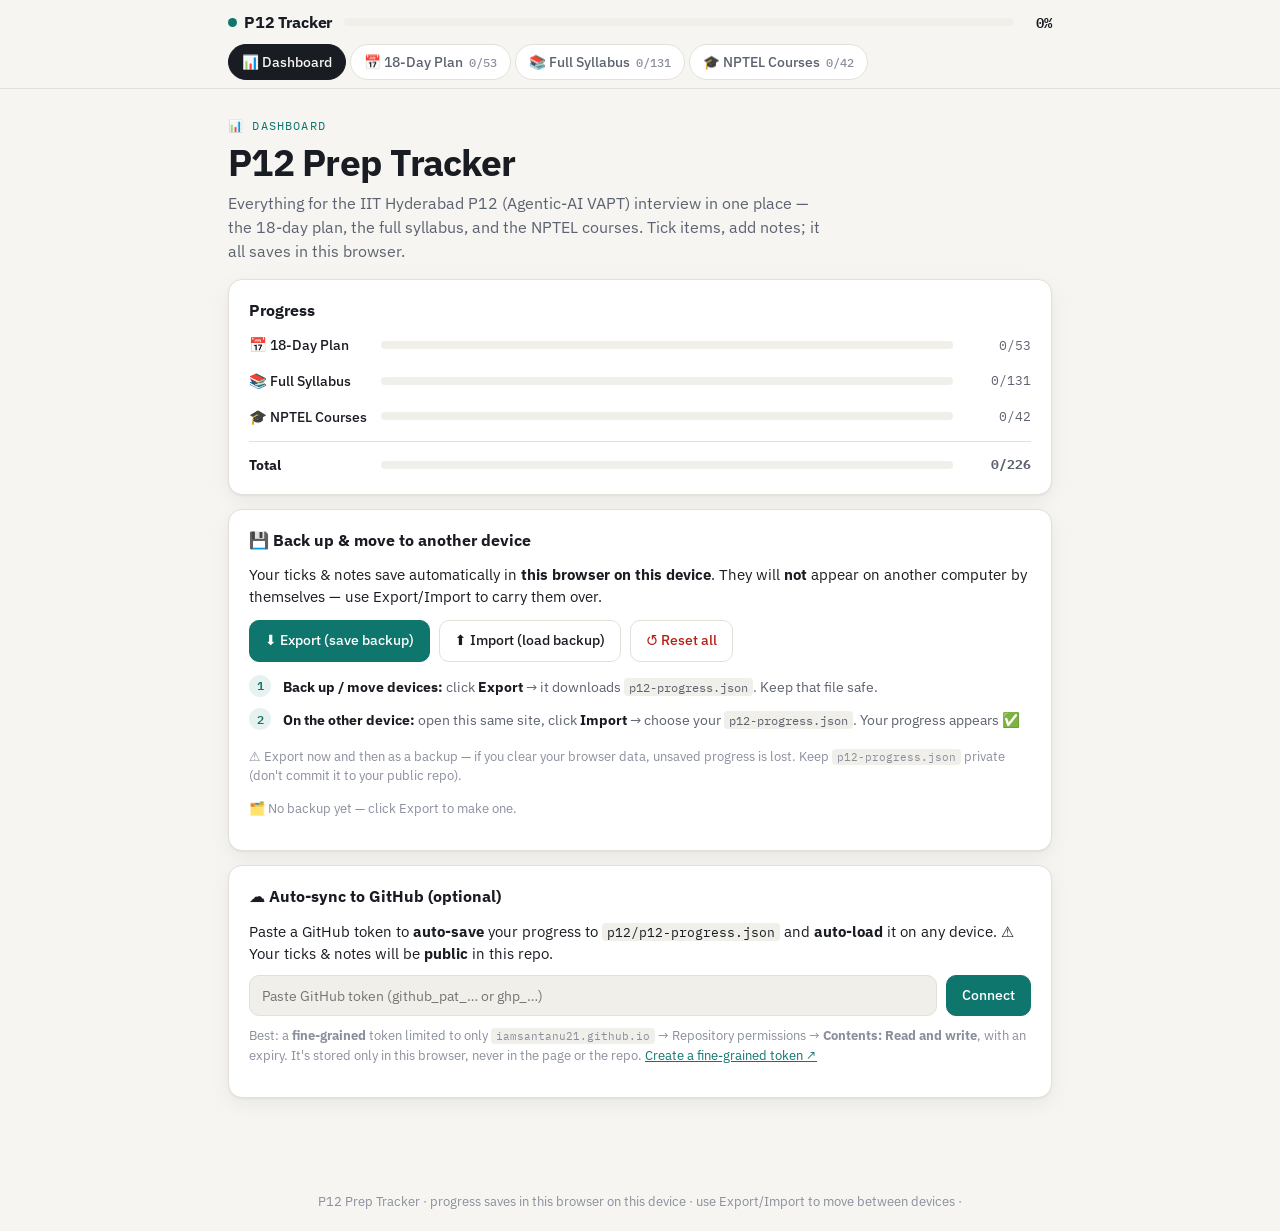
==== commit 7cbe4015: "main" ====
--- a/p12/index.html
+++ b/p12/index.html
@@ -131,6 +131,10 @@
   .steps li b{color:var(--ink)}
   code{font-family:"IBM Plex Mono",monospace;font-size:.85em;background:var(--surface-2);padding:1px 5px;border-radius:4px}
   .hint{font-size:.82rem;color:var(--faint);margin-top:10px}
+  .inp{flex:1;min-width:180px;font:inherit;font-size:.9rem;padding:9px 12px;border:1px solid var(--line);border-radius:10px;background:var(--surface-2);color:var(--ink)}
+  .inp:focus{outline:2px solid var(--teal);outline-offset:1px;background:var(--surface)}
+  .syncstat{font-size:.88rem;margin:0 0 12px;font-weight:600}
+  .syncstat.ok{color:var(--green)} .syncstat.busy{color:var(--amber)} .syncstat.err{color:var(--red)}
 
   footer{color:var(--faint);font-size:.8rem;text-align:center;padding:20px 0}
   @media (max-width:480px){ .stat .nm{width:96px} }
@@ -479,7 +483,7 @@
   const el=document.getElementById('saved');
   if(el) el.textContent="saved "+new Date().toLocaleTimeString([], {hour:'2-digit',minute:'2-digit'});
 }
-function saveSoon(){ clearTimeout(saveTimer); saveTimer=setTimeout(save,400); }
+function saveSoon(){ clearTimeout(saveTimer); saveTimer=setTimeout(save,400); if(typeof scheduleSync==="function") scheduleSync(); }
 
 /* collect all item ids for progress */
 const SECTIONS=DATA.filter(s=>s.groups);
@@ -603,6 +607,26 @@
     "<p class='hint'>⚠️ Export now and then as a backup — if you clear your browser data, unsaved progress is lost. Keep <code>p12-progress.json</code> private (don't commit it to your public repo).</p>"+
     "<p class='hint' style='margin-top:4px'>"+exp+"</p>";
   frag.appendChild(c2);
+
+  // cloud sync card
+  const gc=ghCfg();
+  const c3=document.createElement('div'); c3.className="dashcard";
+  if(!gc.token){
+    c3.innerHTML="<h3>☁️ Auto-sync to GitHub (optional)</h3>"+
+     "<p style='margin:0 0 10px;font-size:.92rem'>Paste a GitHub token to <b>auto-save</b> your progress to <code>"+GH.path+"</code> and <b>auto-load</b> it on any device. ⚠️ Your ticks &amp; notes will be <b>public</b> in this repo.</p>"+
+     "<div class='btnrow'><input class='inp' id='ghtok' type='password' placeholder='Paste GitHub token (github_pat_… or ghp_…)' autocomplete='off' spellcheck='false'><button class='btn primary' id='ghSave'>Connect</button></div>"+
+     "<p class='hint'>Best: a <b>fine-grained</b> token limited to only <code>"+GH.repo+"</code> → Repository permissions → <b>Contents: Read and write</b>, with an expiry. It's stored only in this browser, never in the page or the repo. <a href='https://github.com/settings/personal-access-tokens/new' target='_blank' rel='noopener'>Create a fine-grained token ↗</a></p>";
+  } else {
+    c3.innerHTML="<h3>☁️ Auto-sync to GitHub</h3>"+
+     "<p class='syncstat' id='syncstat'>Connected</p>"+
+     "<div class='btnrow'>"+
+       "<button class='btn primary' id='ghNow'>🔄 Sync now</button>"+
+       "<label class='btn' style='cursor:pointer'><input type='checkbox' id='ghAuto' "+(gc.auto!==false?"checked":"")+" style='margin-right:7px'>Auto-sync</label>"+
+       "<button class='btn danger' id='ghOff'>Disconnect</button>"+
+     "</div>"+
+     "<p class='hint'>Auto-saves to <code>"+GH.path+"</code> a few seconds after each change, and loads the latest when you open the site anywhere. ⚠️ Progress is public in this repo. Token is stored only in this browser.</p>";
+  }
+  frag.appendChild(c3);
   return frag;
 }
 
@@ -633,7 +657,24 @@
   document.getElementById('btnImport').onclick=()=>document.getElementById('importfile').click();
   document.getElementById('btnReset').onclick=()=>{
     if(!confirm("Reset ALL ticks and notes on this device? (Export first if you want a backup.)")) return;
-    state={checks:{},notes:{},updated:null}; save(); render();
+    state={checks:{},notes:{},updated:new Date().toISOString(),exportedAt:state.exportedAt}; save(); render(); if(ghCfg().token) ghPushNow();
+  };
+  // cloud sync controls
+  const ghSaveBtn=document.getElementById('ghSave');
+  if(ghSaveBtn) ghSaveBtn.onclick=()=>{
+    const t=(document.getElementById('ghtok').value||"").trim();
+    if(!t){ alert("Paste your GitHub token first."); return; }
+    ghSetCfg({token:t,auto:true}); ghSha=null; render(); setTimeout(ghInitialSync,50);
+  };
+  const ghNowBtn=document.getElementById('ghNow'); if(ghNowBtn) ghNowBtn.onclick=ghPushNow;
+  const ghOffBtn=document.getElementById('ghOff'); if(ghOffBtn) ghOffBtn.onclick=()=>{
+    if(!confirm("Disconnect and remove the token from this browser? Your synced file on GitHub stays.")) return;
+    ghSetCfg({}); ghSha=null; render();
+  };
+  const ghAutoCb=document.getElementById('ghAuto'); if(ghAutoCb) ghAutoCb.onchange=()=>{
+    const c=ghCfg(); c.auto=ghAutoCb.checked; ghSetCfg(c);
+    setStat(ghAutoCb.checked?"Auto-sync on":"Auto-sync off (use Sync now)", ghAutoCb.checked?"ok":"busy");
+    if(ghAutoCb.checked) ghPushNow();
   };
 }
 function exportJSON(){
@@ -665,8 +706,58 @@
   r.readAsText(f);
 });
 
+/* ---------- GitHub cloud sync (optional, token stored only in this browser) ---------- */
+const GH={owner:"iamsantanu21",repo:"iamsantanu21.github.io",path:"p12/p12-progress.json",branch:"main"};
+const GH_KEY="p12_gh_v1";
+let ghSha=null, ghTimer=null, ghBusy=false;
+function ghCfg(){ try{ return JSON.parse(localStorage.getItem(GH_KEY))||{}; }catch(e){ return {}; } }
+function ghSetCfg(c){ try{ localStorage.setItem(GH_KEY,JSON.stringify(c)); }catch(e){} }
+function b64e(s){ return btoa(unescape(encodeURIComponent(s))); }
+function b64d(b){ try{ return decodeURIComponent(escape(atob(b))); }catch(e){ return atob(b); } }
+function setStat(t,cls){ const e=document.getElementById('syncstat'); if(e){ e.textContent=t; e.className="syncstat "+(cls||""); } }
+function ghHead(tok){ return {"Authorization":"Bearer "+tok,"Accept":"application/vnd.github+json","X-GitHub-Api-Version":"2022-11-28"}; }
+async function ghGet(tok){
+  const url="https://api.github.com/repos/"+GH.owner+"/"+GH.repo+"/contents/"+encodeURIComponent(GH.path)+"?ref="+GH.branch+"&t="+Date.now();
+  const r=await fetch(url,{headers:ghHead(tok)});
+  if(r.status===404){ ghSha=null; return null; }
+  if(!r.ok) throw new Error("read "+r.status);
+  const j=await r.json(); ghSha=j.sha;
+  try{ return JSON.parse(b64d((j.content||"").replace(/\n/g,""))); }catch(e){ return null; }
+}
+async function ghPut(tok){
+  const now=new Date().toISOString();
+  const payload={app:"p12-tracker",version:1,updated:now,checks:state.checks,notes:state.notes};
+  const body={message:"Update p12 progress",content:b64e(JSON.stringify(payload,null,2)),branch:GH.branch};
+  if(ghSha) body.sha=ghSha;
+  const url="https://api.github.com/repos/"+GH.owner+"/"+GH.repo+"/contents/"+encodeURIComponent(GH.path);
+  let r=await fetch(url,{method:"PUT",headers:ghHead(tok),body:JSON.stringify(body)});
+  if(r.status===409){ await ghGet(tok); if(ghSha) body.sha=ghSha; r=await fetch(url,{method:"PUT",headers:ghHead(tok),body:JSON.stringify(body)}); }
+  if(!r.ok){ let t=""; try{t=(await r.json()).message||"";}catch(e){} throw new Error((r.status===401||r.status===403)?"bad token / no access":("write "+r.status+" "+t)); }
+  const j=await r.json(); ghSha=(j.content&&j.content.sha)||ghSha; state.updated=now; state.exportedAt=now; save();
+}
+async function ghPushNow(){
+  const c=ghCfg(); if(!c.token) return;
+  if(ghBusy){ return; } ghBusy=true; setStat("Syncing…","busy");
+  try{ if(ghSha===null){ try{ await ghGet(c.token); }catch(e){} } await ghPut(c.token);
+    setStat("Synced ✓  "+new Date().toLocaleTimeString([], {hour:'2-digit',minute:'2-digit'}),"ok"); }
+  catch(e){ setStat("Sync error: "+e.message,"err"); }
+  finally{ ghBusy=false; }
+}
+function scheduleSync(){ const c=ghCfg(); if(!c.token||c.auto===false) return; clearTimeout(ghTimer); setStat("Change saved — syncing…","busy"); ghTimer=setTimeout(ghPushNow,4000); }
+async function ghInitialSync(){
+  const c=ghCfg(); if(!c.token) return; setStat("Connecting…","busy");
+  try{
+    const remote=await ghGet(c.token);
+    const lu=state.updated||"", ru=(remote&&remote.updated)||"";
+    if(remote && ru>lu){ state.checks=remote.checks||{}; state.notes=remote.notes||{}; state.updated=remote.updated; state.exportedAt=remote.updated; save(); if(active==="dash") render(); else refreshProgress(); setStat("Loaded latest from GitHub ✓","ok"); }
+    else if(!remote || lu>ru){ await ghPut(c.token); setStat("Synced ✓","ok"); }
+    else setStat("Up to date ✓","ok");
+  }catch(e){ setStat("Sync error: "+e.message,"err"); }
+}
+
 render();
 if(state.updated){ const el=document.getElementById('saved'); if(el) el.textContent="last saved "+new Date(state.updated).toLocaleString(); }
+if(ghCfg().token) ghInitialSync();
 </script>
 </body>
 </html>
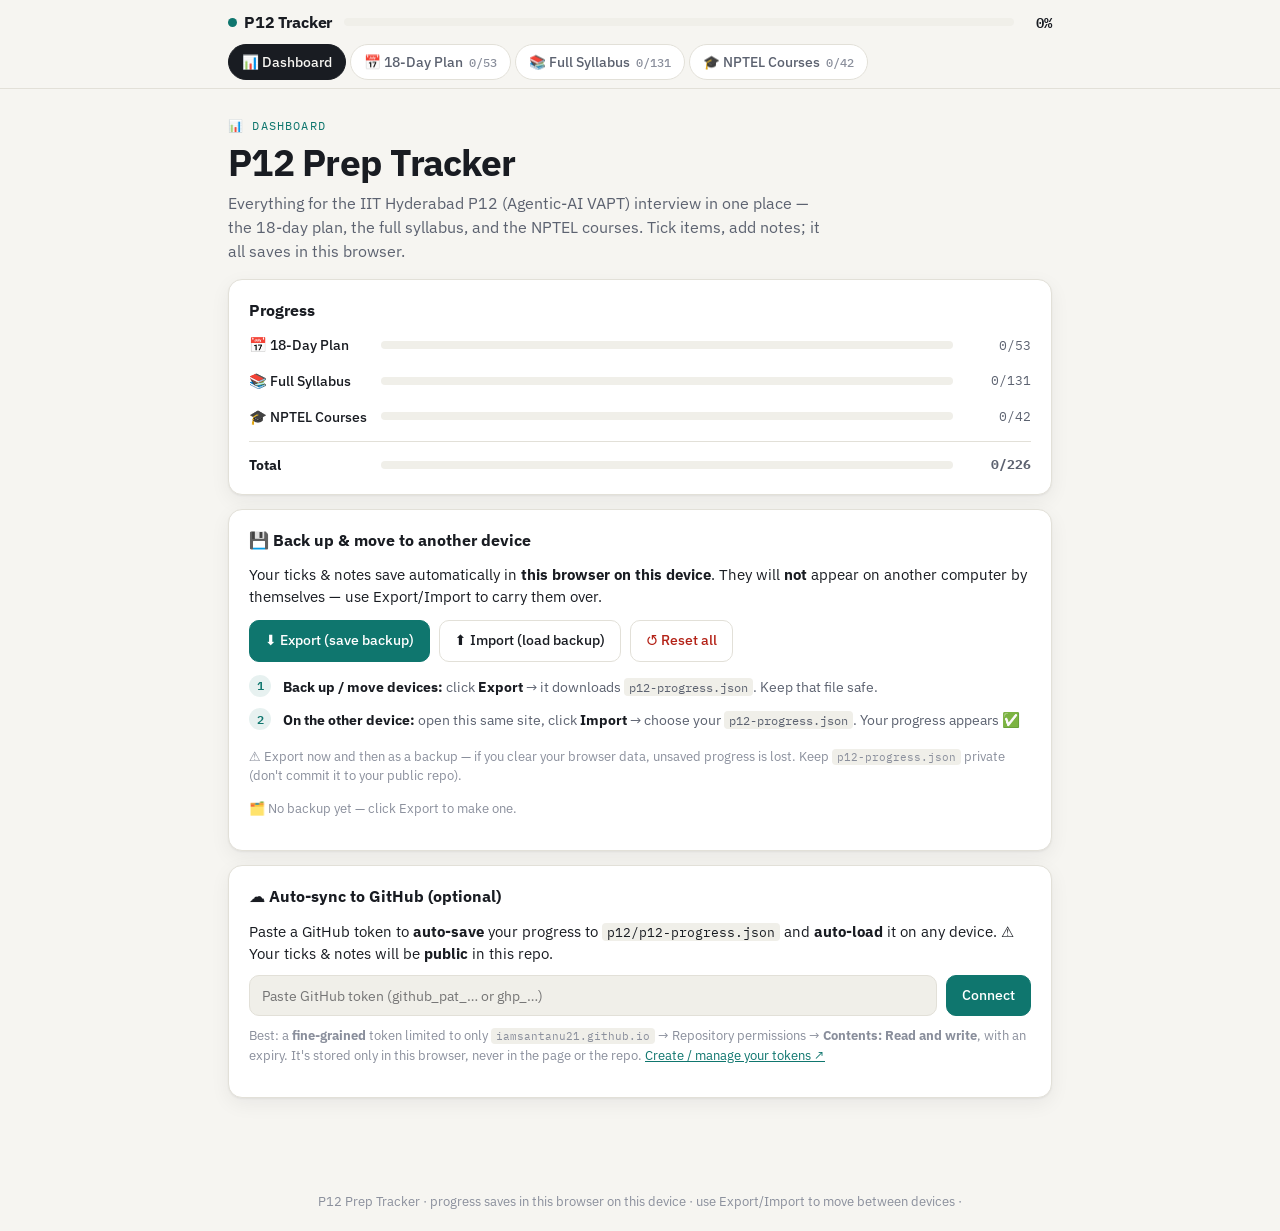
==== commit abcc55bb: "Update index.html" ====
--- a/p12/index.html
+++ b/p12/index.html
@@ -615,7 +615,7 @@
     c3.innerHTML="<h3>☁️ Auto-sync to GitHub (optional)</h3>"+
      "<p style='margin:0 0 10px;font-size:.92rem'>Paste a GitHub token to <b>auto-save</b> your progress to <code>"+GH.path+"</code> and <b>auto-load</b> it on any device. ⚠️ Your ticks &amp; notes will be <b>public</b> in this repo.</p>"+
      "<div class='btnrow'><input class='inp' id='ghtok' type='password' placeholder='Paste GitHub token (github_pat_… or ghp_…)' autocomplete='off' spellcheck='false'><button class='btn primary' id='ghSave'>Connect</button></div>"+
-     "<p class='hint'>Best: a <b>fine-grained</b> token limited to only <code>"+GH.repo+"</code> → Repository permissions → <b>Contents: Read and write</b>, with an expiry. It's stored only in this browser, never in the page or the repo. <a href='https://github.com/settings/personal-access-tokens/new' target='_blank' rel='noopener'>Create a fine-grained token ↗</a></p>";
+     "<p class='hint'>Best: a <b>fine-grained</b> token limited to only <code>"+GH.repo+"</code> → Repository permissions → <b>Contents: Read and write</b>, with an expiry. It's stored only in this browser, never in the page or the repo. <a href='https://github.com/settings/personal-access-tokens/' target='_blank' rel='noopener'>Create / manage your tokens ↗</a></p>";
   } else {
     c3.innerHTML="<h3>☁️ Auto-sync to GitHub</h3>"+
      "<p class='syncstat' id='syncstat'>Connected</p>"+
